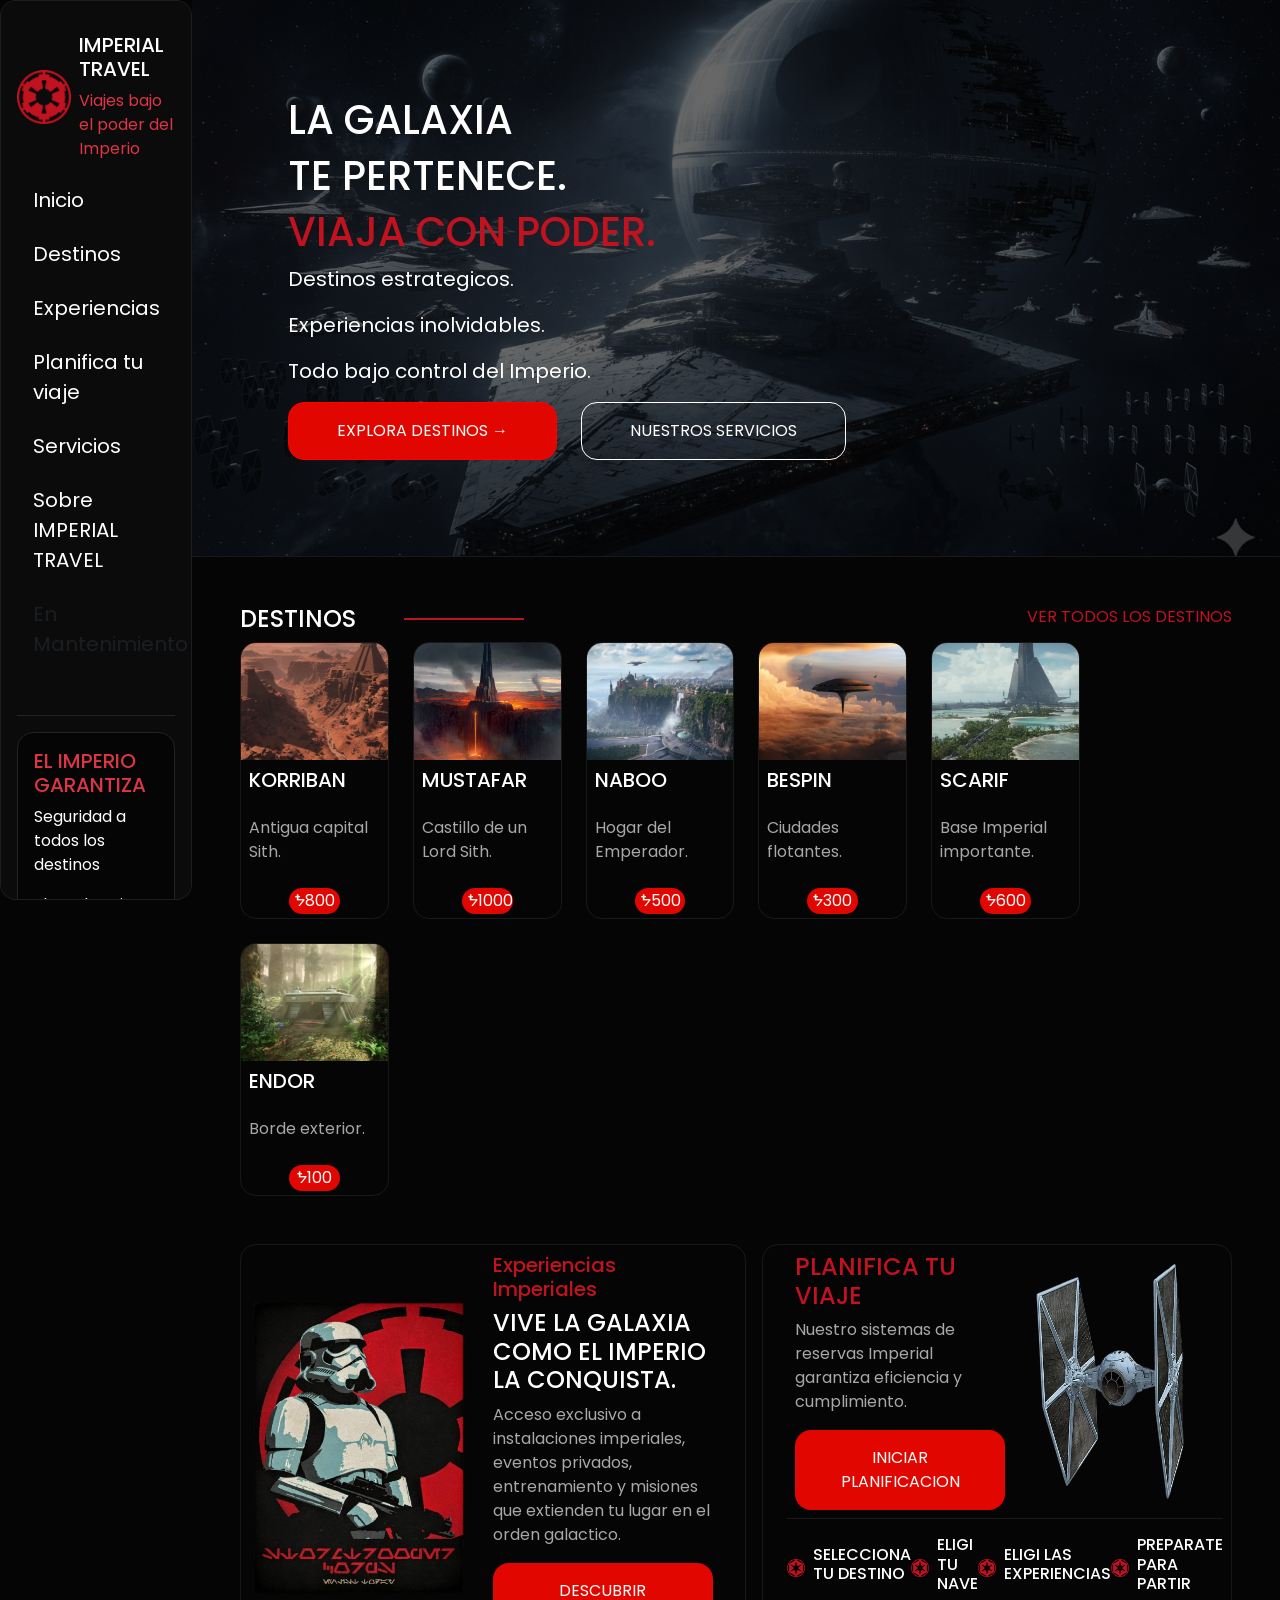
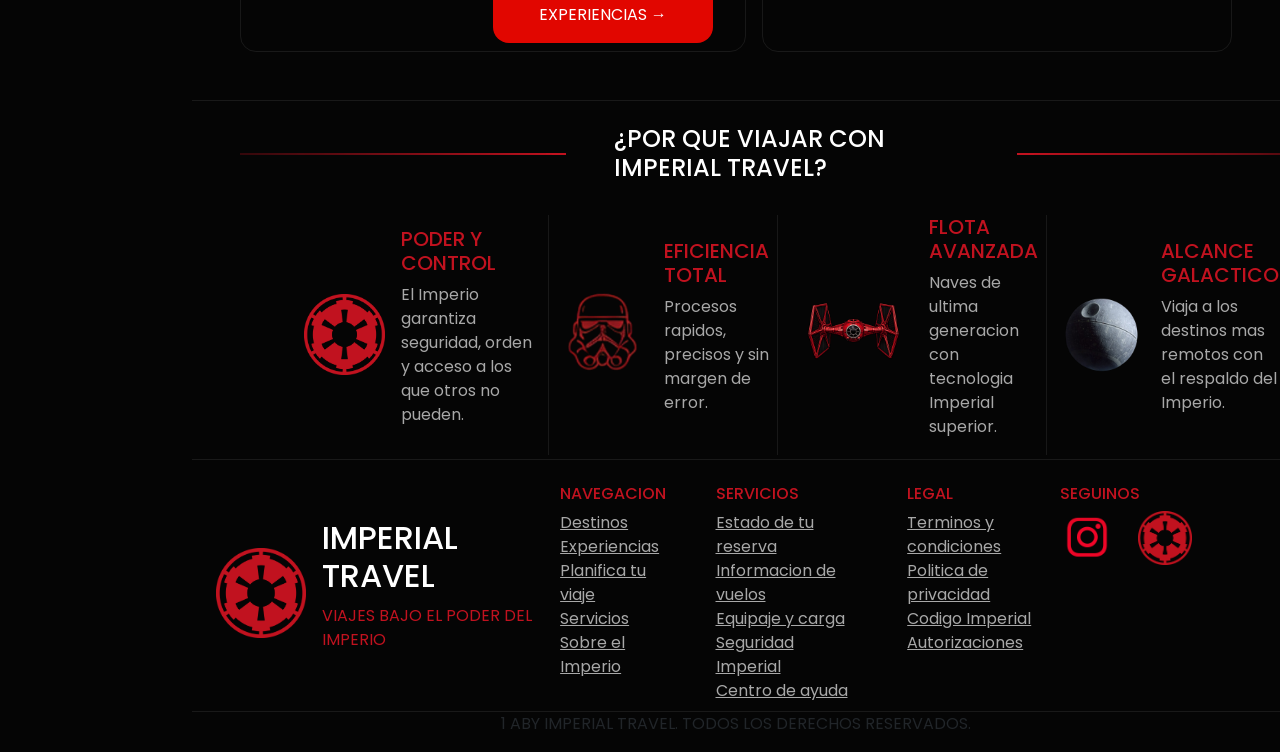
==== index.html @ 79d73ea4 "se agrega carpetas css y sass" ====
<!DOCTYPE html>
<html lang="en">

<head>
  <meta charset="UTF-8">
  <meta name="viewport" content="width=device-width, initial-scale=1.0">
  <title>IMPERIAL TRAVEL</title>
  <link rel="preconnect" href="https://fonts.googleapis.com">
  <link rel="preconnect" href="https://fonts.gstatic.com" crossorigin>
  <link
    href="https://fonts.googleapis.com/css2?family=Poppins:ital,wght@0,100;0,200;0,300;0,400;0,500;0,600;0,700;0,800;0,900;1,100;1,200;1,300;1,400;1,500;1,600;1,700;1,800;1,900&display=swap"
    rel="stylesheet">
  <link href="https://cdn.jsdelivr.net/npm/bootstrap@5.0.2/dist/css/bootstrap.min.css" rel="stylesheet"
    integrity="sha384-EVSTQN3/azprG1Anm3QDgpJLIm9Nao0Yz1ztcQTwFspd3yD65VohhpuuCOmLASjC" crossorigin="anonymous">
  <link rel="stylesheet" href="./css/styles.css">
</head>

<body>

  <header>
    <nav class="sidebar nav d-block flex-column position-fixed vh-100 p-3 gap-5">

      <div class="sidebarLinea">
        <div class="sidebarLogo d-flex align-items-center gap-2">
          <img class="sidebar__imgLogo" src="./Imagenes/logoimperiorojo.png" alt="logoImperio">
          <div class="sidebarLogoText d-flex flex-column mt-3">
            <h2 class="fs-5 text-white">IMPERIAL TRAVEL</h2>
            <p class="fs-6 text-danger">Viajes bajo el poder del Imperio</p>
          </div>
        </div>

        <div class="sidebarLinks d-flex flex-column gap-2">
          <a class="nav-link active fs-5 text-white" aria-current="page" href="#">Inicio</a>
          <a class="nav-link fs-5 text-white" href="#">Destinos</a>
          <a class="nav-link fs-5 text-white" href="#">Experiencias</a>
          <a class="nav-link fs-5 text-white" href="#">Planifica tu viaje</a>
          <a class="nav-link fs-5 text-white" href="#">Servicios</a>
          <a class="nav-link fs-5 text-white" href="#">Sobre IMPERIAL TRAVEL</a>
          <a class="nav-link disabled fs-5 mb-5" href="#" tabindex="-1" aria-disabled="true">En Mantenimiento</a>
        </div>
      </div>

      <div class="sidebarGarantia d-flex flex-column p-3 mt-3">
        <h2 class="fs-5 text-danger">EL IMPERIO GARANTIZA</h2>
        <p class="fs-6 text-white">Seguridad a todos los destinos</p>
        <p class="fs-6 text-white">Flota de primer nivel para viajes seguros</p>
        <p class="fs-6 text-white">Destinos autorizados por el Imperio</p>
        <p class="fs-6 text-white">Servicio Imperial de primera clase</p>
      </div>

      <div class="sidebarLogin d-flex align-items-center gap-2 mt-3 p-1">
        <img class="sidebar__imgLogoFinal" src="./Imagenes/logoimperiorojo.png" alt="logoImperiofinal">
        <div class="sideLoginText d-flex flex-column">
          <h2 class="fs-5 text-danger">UNETE AL IMPERIO</h2>
          <p class="fs-6 text-white">Tu lealtad, nuestra mision.</p>
        </div>
      </div>
    </nav>

    <section class="cardHeader d-flex flex-column">
      <div class="card__headerSombra">
        <div class="card__headerContenido d-flex flex-column">
          <h2 class="fs-1 text-white">LA GALAXIA</h2>
          <h2 class="fs-1 text-white">TE PERTENECE.</h2>
          <h1 class="fs-1">VIAJA CON PODER.</h1>
          <p class="fs-5 text-white">Destinos estrategicos.</p>
          <p class="fs-5 text-white">Experiencias inolvidables.</p>
          <p class="fs-5 text-white">Todo bajo control del Imperio.</p>

          <div class="card__headerBotones d-flex flex-wrap gap-4">
            <button class="card__botonDestinos">EXPLORA DESTINOS →</button>
            <button class="card__botonServicios">NUESTROS SERVICIOS</button>
          </div>

        </div>
      </div>
    </section>
  </header>

  <main>
    <section class="cardDestinos d-flex flex-column p-5">
      <div class="d-flex justify-content-between ">
      <h2 class="card__destinosTitulo d-flex align-items-center gap-5 fs-4 text-white">DESTINOS</h2>
      <nav>
        <a href="#">VER TODOS LOS DESTINOS</a>
      </nav>
      </div>
      <div class="card__mainContenido d-flex justify-content-start align-items-start flex-wrap gap-4">
        <article class="card__mainDestinos">
          <img src="./Imagenes/korriban.jpg" alt="korriban">
          <h3 class="fs-5 p-2 text-white">KORRIBAN</h3>
          <p class="fs-6 p-2">Antigua capital Sith.</p>
          <div class="card__botonMainDestinos d-flex justify-content-center align-items-center pe-5 ps-5 pb-1">
            <button>ᖬ800</button>
          </div>
        </article>

        <article class="card__mainDestinos">
          <img src="./Imagenes/mustafar.jpg" alt="mustafar">
          <h3 class="fs-5 p-2 text-white">MUSTAFAR</h3>
          <p class="fs-6 p-2">Castillo de un Lord Sith.</p>
          <div class="card__botonMainDestinos d-flex justify-content-center align-items-end pe-5 ps-5 pb-1">
            <button>ᖬ1000</button>
          </div>
        </article>

        <article class="card__mainDestinos">
          <img src="./Imagenes/naboo.jpg" alt="naboo">
          <h3 class="fs-5 p-2 text-white">NABOO</h3>
          <p class="fs-6 p-2">Hogar del Emperador.</p>
          <div class="card__botonMainDestinos d-flex justify-content-center align-items-center pe-5 ps-5 pb-1">
            <button>ᖬ500</button>
          </div>
        </article>

        <article class="card__mainDestinos">
          <img src="./Imagenes/bespin.jpg" alt="bespin">
          <h3 class="fs-5 p-2 text-white">BESPIN</h3>
          <p class="fs-6 p-2">Ciudades flotantes.</p>
          <div class="card__botonMainDestinos d-flex justify-content-center align-items-center pe-5 ps-5 pb-1">
            <button>ᖬ300</button>
          </div>
        </article>

        <article class="card__mainDestinos">
          <img src="./Imagenes/Scarif.png" alt="scarif">
          <h3 class="fs-5 p-2 text-white">SCARIF</h3>
          <p class="fs-6 p-2">Base Imperial importante.</p>
          <div class="card__botonMainDestinos d-flex justify-content-center align-items-center pe-5 ps-5 pb-1">
            <button>ᖬ600</button>
          </div>
        </article>

        <article class="card__mainDestinos">
          <img src="./Imagenes/endor.jpg" alt="endor">
          <h3 class="fs-5 p-2 text-white">ENDOR</h3>
          <p class="fs-6 p-2">Borde exterior.</p>
          <div class="card__botonMainDestinos d-flex justify-content-center align-items-center pe-5 ps-5 pb-1">
            <button>ᖬ100</button>
          </div>
        </article>
      </div>

    </section>

    <section class="cardExperiencias d-flex ps-5 pe-5 pb-5 gap-3">
      <article class="card__contenedorExperiencias d-flex justify-content-start align-items-center p-2">
        <img class="card__imgExp" src="./Imagenes/stormtrooper.png" alt="stormtroopers">
        <div class="card__experiencias d-flex flex-column justify-content-center">
          <h3 class="fs-5">Experiencias Imperiales</h3>
          <h2 class="fs-4 text-white">VIVE LA GALAXIA COMO EL IMPERIO LA CONQUISTA.</h2>
          <p>Acceso exclusivo a instalaciones imperiales, eventos privados, entrenamiento y misiones que extienden tu
            lugar en el orden galactico.</p>
          <button>DESCUBRIR EXPERIENCIAS →</button>
        </div>

      </article>

      <article class="cardPlanificacion d-flex flex-column pe-2 ps-4">
        <div class="card__contenidoPlanificacion d-flex justify-content-end align-items-center p-2">
          <div class="card__planificacion d-flex flex-column justify-content-center">
            <h3 class="fs-4  ">PLANIFICA TU VIAJE</h3>
            <p>Nuestro sistemas de reservas Imperial garantiza eficiencia y cumplimiento.</p>
            <button>INICIAR PLANIFICACION</button>
          </div>
          <img class="card__planificacionImg" src="./Imagenes/cazatie.png" alt="cazaTIE">
        </div>
        <div class="card__planificacionAbajo d-flex justify-content-center">
          <div class="pasoPlanificacion d-flex align-items-center gap-2">
            <img src="./Imagenes/logoimperiorojo.png" alt="logo3">
            <h4 class="fs-6 text-white">SELECCIONA TU DESTINO</h4>
          </div>

          <div class="pasoPlanificacion d-flex align-items-center gap-2">
            <img src="./Imagenes/logoimperiorojo.png" alt="logo4">
            <h4 class="fs-6 text-white">ELIGI TU NAVE</h4>
          </div>

          <div class="pasoPlanificacion d-flex align-items-center gap-2">
            <img src="./Imagenes/logoimperiorojo.png" alt="logo5">
            <h4 class="fs-6 text-white">ELIGI LAS EXPERIENCIAS</h4>
          </div>

          <div class="pasoPlanificacion d-flex align-items-center gap-2">
            <img src="./Imagenes/logoimperiorojo.png" alt="logo6">
            <h4 class="fs-6 text-white">PREPARATE PARA PARTIR</h4>
          </div>
        </div>
      </article>
    </section>
  </main>
  
  <section class="cardPregunta ps-5 pe-5 pb-1 pt-4 d-flex flex-column align-items-center flex-wrap">
    <h3 class="card__preguntaTitulo fs-4 text-white d-flex align-items-center gap-5">¿POR QUE VIAJAR CON IMPERIAL TRAVEL?</h3>
    <div class="card__Pregunta d-flex justify-content-center pt-4">
      <article class="card__contenidoPregunta d-flex align-items-center gap-3 pe-2 ps-2">
        <img class="card__preguntaImg" src="./Imagenes/logoimperiorojo.png" alt="logo">
        <div class="card__articulePregunta d-flex flex-column">
          <h4 class="fs-5">PODER Y CONTROL</h4>
          <p class="fs-6">El Imperio garantiza seguridad, orden y acceso a los que otros no pueden.</p>
        </div>
      </article>

      <article class="card__contenidoPregunta d-flex align-items-center gap-3 pe-2 ps-2">
        <img class="card__preguntaImg2" src="./Imagenes/casco.png" alt="logo">
        <div class="card__articulePregunta d-flex flex-column">
          <h4 class="fs-5">EFICIENCIA TOTAL</h4>
          <p class="fs-6">Procesos rapidos, precisos y sin margen de error.</p>
        </div>
      </article>

      <article class="card__contenidoPregunta d-flex align-items-center gap-2 pe-2 ps-2">
        <img class="card__preguntaImg2" src="./Imagenes/cazatierojo.png" alt="logo">
        <div class="card__articulePregunta d-flex flex-column">
          <h4 class="fs-5">FLOTA AVANZADA</h4>
          <p class="fs-6">Naves de ultima generacion con tecnologia Imperial superior.</p>
        </div>
      </article>

      <article class="card__contenidoPregunta d-flex align-items-center gap-3 pe-2 ps-2">
        <img class="card__preguntaImg2" src="./Imagenes/estrella.png" alt="logo">
        <div class="card__articulePregunta d-flex flex-column">
          <h4 class="fs-5">ALCANCE GALACTICO</h4>
          <p class="fs-6">Viaja a los destinos mas remotos con el respaldo del Imperio.</p>
        </div>
      </article>
    </div>
  </section>

  <section class="cardInformacion d-flex justify-content-between p-2 pt-4">
    <div class="card__logoFinal d-flex p-3 align-items-center gap-3">
      <img src="./Imagenes/logoimperiorojo.png" alt="logo">
      <div class="card__logoInformacion d-flex flex-column">
        <h2 class="text-white">IMPERIAL TRAVEL</h2>
        <p>VIAJES BAJO EL PODER DEL IMPERIO</p>
      </div>
    </div>
    <div class="card__separacionInformacion d-flex justify-content-center gap-5">
      <div class="card__contenidoInformacion d-flex flex-column">
        <h5 class="fs-6">NAVEGACION</h5>
        <nav class="card__navInformacion d-flex flex-column">
          <a href="#">Destinos</a>
          <a href="#">Experiencias</a>
          <a href="#">Planifica tu viaje</a>
          <a href="#">Servicios</a>
          <a href="#">Sobre el Imperio</a>
        </nav>
      </div>
      <div class="card__contenidoInformacion d-flex flex-column">
        <h5 class="fs-6">SERVICIOS</h5>
        <nav class="card__navInformacion d-flex flex-column">
          <a href="#">Estado de tu reserva</a>
          <a href="#">Informacion de vuelos</a>
          <a href="#">Equipaje y carga</a>
          <a href="#">Seguridad Imperial</a>
          <a href="#">Centro de ayuda</a>
        </nav>
      </div>
      <div class="card__contenidoInformacion d-flex flex-column">
        <h5 class="fs-6">LEGAL</h5>
        <nav class="card__navInformacion d-flex flex-column">
          <a href="#">Terminos y condiciones</a>
          <a href="#">Politica de privacidad</a>
          <a href="#">Codigo Imperial</a>
          <a href="#">Autorizaciones</a>
        </nav>
      </div>
    </div>

    <div class="cardContacto d-flex flex-column">
      <h5 class="fs-6">SEGUINOS</h5>
      <nav class="card__navContacto d-flex justify-content-center gap-4">
        <a href="#"> <img src="./Imagenes/instagramrojo.png" alt="logoInstagram"> </a>
        <a href="#"> <img src="./Imagenes/logoimperiorojo.png" alt="logoImperio"></a>
      </nav>
    </div>
  </section>

  <footer class="footer d-flex justify-content-center align-items-center">
    <p>1 ABY IMPERIAL TRAVEL. TODOS LOS DERECHOS RESERVADOS.</p>
  </footer>

</body>

</html>
---- css/styles.css ----
* {
  font-family: "Poppins", sans-serif;
}

body {
  background-color: #050505;
  margin: 0;
}

main {
  margin-left: 15%;
}

/* SIDEBAR */
.sidebar {
  background-color: #0B0B0B;
  width: 15%;
  border: 1px solid;
  border-color: rgba(255, 255, 255, 0.08);
  border-radius: 1rem;
  overflow-y: scroll;
  overflow-x: hidden;
}

.sidebarLinks a:hover {
  background-color: #FF2D2D;
}

.sidebarLinea {
  border-bottom: 1px solid;
}

.sidebar__imgLogo {
  height: 6vh;
}

.sidebar__imgLogoFinal {
  height: 6vh;
}

.sidebarGarantia {
  background-color: #050505;
  border-radius: 1rem;
  border: 1px solid;
  border-color: #232323;
}

.sidebarLogin {
  background-color: #050505;
  border-radius: 1rem;
  border: 1px solid;
  border-color: #232323;
}

/* HEADER */
.cardHeader {
  margin-left: 15%;
  background-size: cover;
  background-position: center;
  height: 55%;
  background-image: url(../Imagenes/1.png);
}

.cardHeader h1 {
  color: #C1121F;
}

.card__headerSombra {
  background-color: rgba(0, 0, 0, 0.589);
  height: 100%;
}

.card__headerContenido {
  padding: 6rem;
}

.card__botonDestinos {
  border: 1px solid red;
  border-radius: 1rem;
  background-color: #E10600;
  padding: 1rem 3rem;
  color: #ffffff;
}

.card__botonServicios {
  border: 1px solid white;
  border-radius: 1rem;
  background-color: rgba(5, 5, 5, 0);
  padding: 1rem 3rem;
  color: #ffffff;
}

/* MAIN DESTINOS */
.cardDestinos {
  border-top: 1px solid rgba(255, 255, 255, 0.08);
}

.card__mainDestinos {
  display: flex;
  flex-direction: column;
  border: 1px solid rgba(255, 255, 255, 0.08);
  border-radius: 1rem;
  width: 15%;
  overflow: hidden;
}

.card__mainDestinos img {
  height: 13vh;
  max-width: 100%;
  object-fit: cover;
}

.cardDestinos p {
  color: #A8A8A8;
}

.cardDestinos button {
  width: 100%;
  background-color: #E10600;
  border: 1px #8B0000;
  border-radius: 1rem;
  color: #ffffff;
}

.cardDestinos a {
  text-decoration: none;
  color: #C1121F;
}

.card__destinosTitulo::after {
  content: "";
  width: 120px;
  height: 2px;
  background-color: #C1121F;
  display: block;
}

/* MAIN EXPERIENCIAS */
.card__contenedorExperiencias {
  border: 1px solid rgba(255, 255, 255, 0.08);
  border-radius: 1rem;
  width: 80%;
  height: 100%;
}

.card__experiencias {
  margin-left: 5%;
  margin-right: 5%;
  width: 50%;
}

.card__imgExp {
  height: 300px;
  width: 50%;
}

.cardPlanificacion {
  border: 1px solid rgba(255, 255, 255, 0.08);
  border-radius: 1rem;
  width: 50%;
}

.card__planificacionAbajo {
  border-top: 1px solid rgba(255, 255, 255, 0.08);
  padding-top: 1rem;
}

.card__planificacionAbajo img {
  height: 2vh;
}

.card__planificacionImg {
  height: 235px;
  width: 50%;
}

.cardExperiencias button {
  border: 1px #8B0000;
  background-color: #E10600;
  padding: 1rem;
  border-radius: 1rem;
  color: #ffffff;
}

.cardExperiencias p {
  color: #A8A8A8;
}

.cardExperiencias h3 {
  color: #C1121F;
}

/* SECTION PREGUNTA */
.cardPregunta {
  margin-left: 15%;
  border-top: 1px solid rgba(255, 255, 255, 0.08);
}

.cardPregunta p {
  color: #A8A8A8;
}

.cardPregunta h4 {
  color: #C1121F;
}

.card__preguntaImg2 {
  height: 10vh;
}

.card__preguntaImg {
  height: 9vh;
}

.card__contenidoPregunta {
  border-right: 1px solid rgba(255, 255, 255, 0.08);
}

.card__preguntaTitulo::after {
  content: "";
  width: 450px;
  height: 2px;
  background-color: #C1121F;
  display: block;
  clip-path: polygon(0 0, 100% 40%, 100% 60%, 0 100%);
}

.card__preguntaTitulo::before {
  content: "";
  width: 450px;
  height: 2px;
  background-color: #C1121F;
  display: block;
  clip-path: polygon(0 40%, 100% 0, 100% 100%, 0% 60%);
}

/* SECTION INFORMACION */
.cardInformacion {
  margin-left: 15%;
  border-top: 1px solid rgba(255, 255, 255, 0.08);
}

.cardInformacion img {
  height: 10vh;
}

.cardContacto img {
  height: 6vh;
}

.cardContacto {
  padding-right: 5rem;
}

.cardInformacion a {
  color: #A8A8A8;
}

.cardInformacion p {
  color: #C1121F;
}

.cardInformacion h5 {
  color: #C1121F;
}

/* FOOTER */
.footer {
  margin-left: 15%;
  border-top: 1px solid rgba(255, 255, 255, 0.08);
}

/*# sourceMappingURL=styles.css.map */
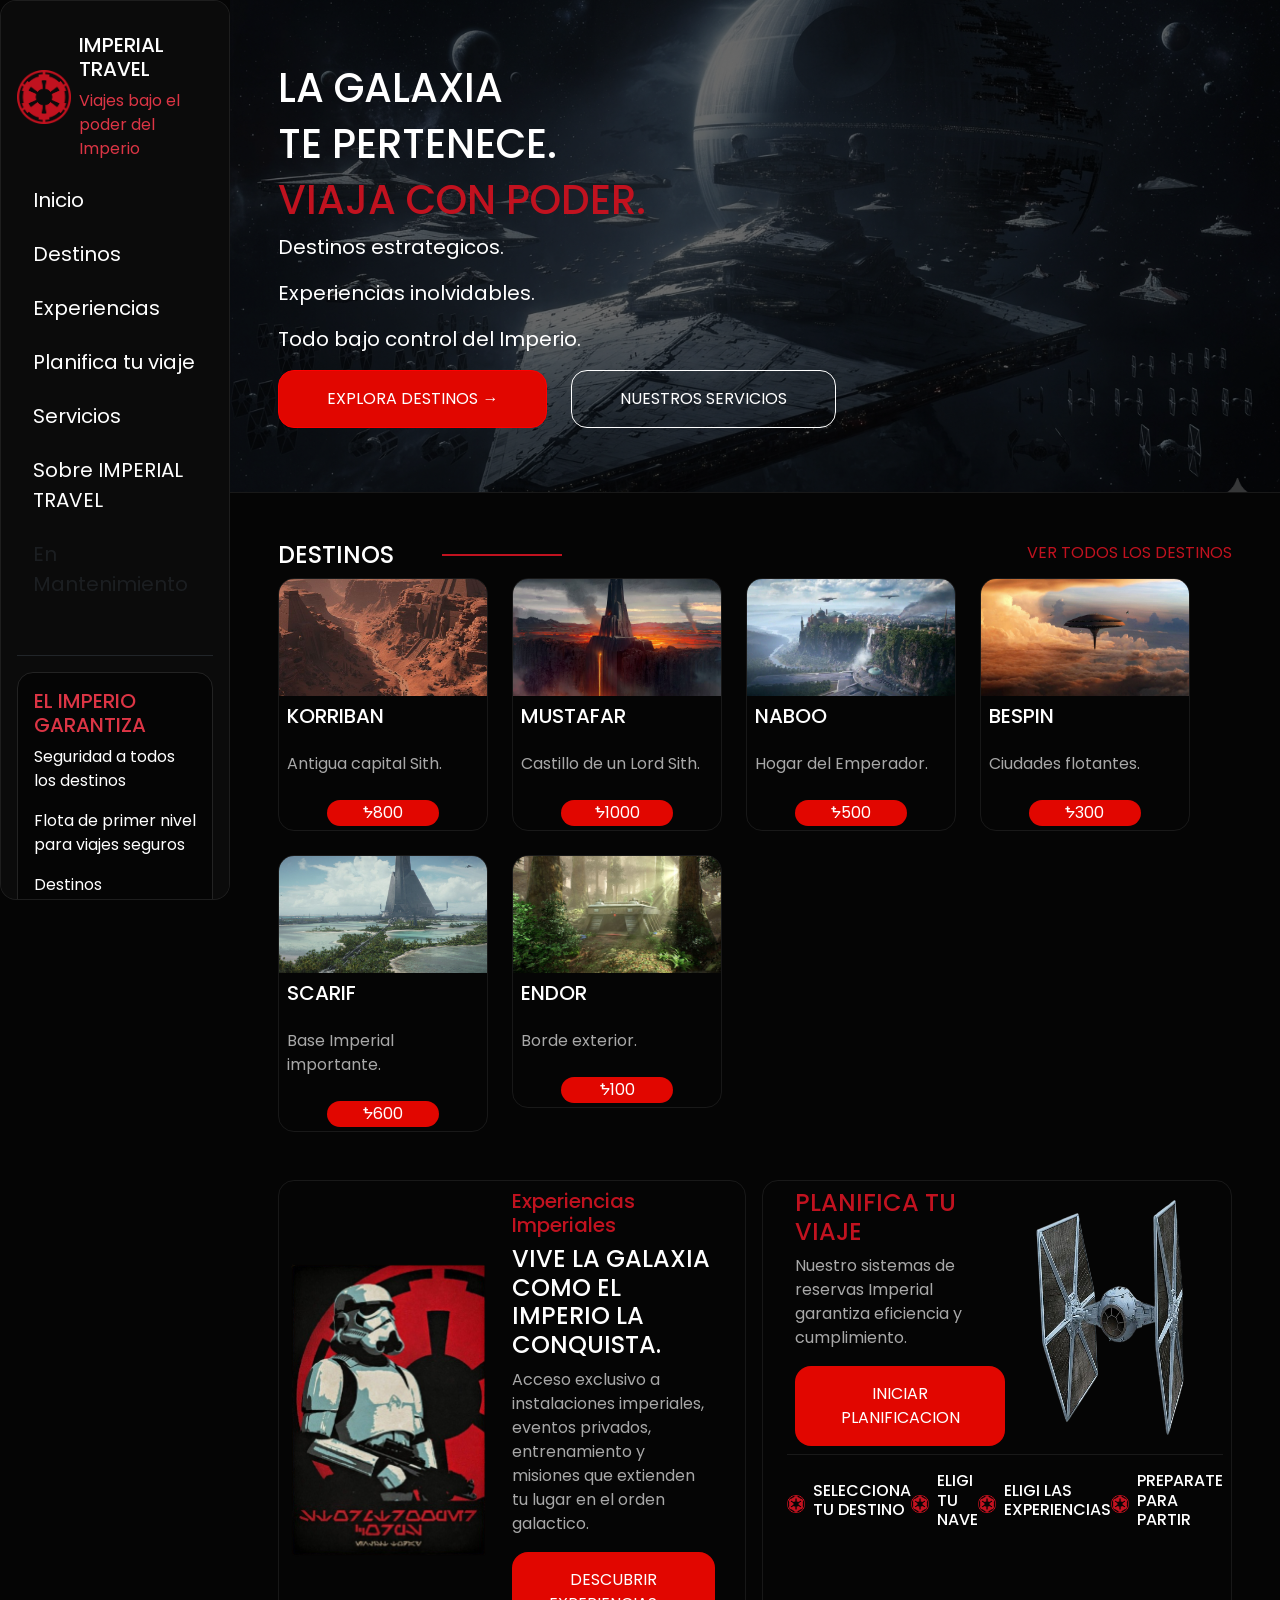
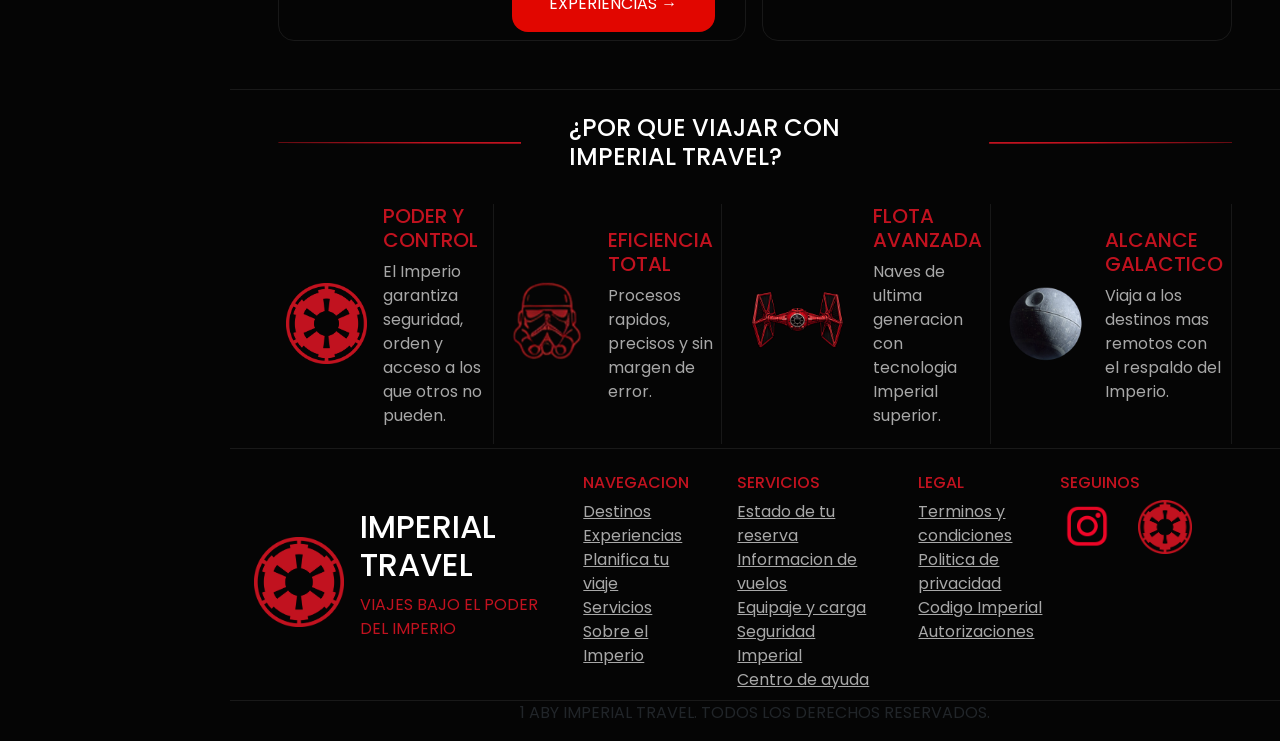
==== commit dba18252: "responsive hecho" ====
--- a/index.html
+++ b/index.html
@@ -12,7 +12,7 @@
     rel="stylesheet">
   <link href="https://cdn.jsdelivr.net/npm/bootstrap@5.0.2/dist/css/bootstrap.min.css" rel="stylesheet"
     integrity="sha384-EVSTQN3/azprG1Anm3QDgpJLIm9Nao0Yz1ztcQTwFspd3yD65VohhpuuCOmLASjC" crossorigin="anonymous">
-  <link rel="stylesheet" href="./css/styles.css">
+  <link rel="stylesheet" href="style.css">
 </head>
 
 <body>
@@ -158,14 +158,14 @@
 
       <article class="cardPlanificacion d-flex flex-column pe-2 ps-4">
         <div class="card__contenidoPlanificacion d-flex justify-content-end align-items-center p-2">
-          <div class="card__planificacion d-flex flex-column justify-content-center">
+          <div class="card__planificacion d-flex flex-column justify-content-center ">
             <h3 class="fs-4  ">PLANIFICA TU VIAJE</h3>
             <p>Nuestro sistemas de reservas Imperial garantiza eficiencia y cumplimiento.</p>
             <button>INICIAR PLANIFICACION</button>
           </div>
           <img class="card__planificacionImg" src="./Imagenes/cazatie.png" alt="cazaTIE">
         </div>
-        <div class="card__planificacionAbajo d-flex justify-content-center">
+        <div class="card__planificacionAbajo d-flex justify-content-center ">
           <div class="pasoPlanificacion d-flex align-items-center gap-2">
             <img src="./Imagenes/logoimperiorojo.png" alt="logo3">
             <h4 class="fs-6 text-white">SELECCIONA TU DESTINO</h4>
--- a/style.css
+++ b/style.css
@@ -0,0 +1,494 @@
+*{
+    font-family: "Poppins", sans-serif;
+}
+body{
+    background-color:#050505;
+    margin: 0; 
+}
+main{
+    margin-left: 15%;
+}
+/* SIDEBAR */
+.sidebar{
+    background-color: #0B0B0B;
+    width: 15%;
+    border: 1px solid;
+    border-color:rgba(255,255,255,0.08);
+    border-radius: 1rem;
+    overflow-y:scroll;
+    overflow-x: hidden;
+}
+.sidebarLinks a:hover{
+    background-color: #FF2D2D;
+}
+.sidebarLinea{
+    border-bottom: 1px solid;
+}
+.sidebar__imgLogo{
+    height: 6vh;
+}
+.sidebar__imgLogoFinal{
+    height: 6vh;
+}
+.sidebarGarantia{
+    background-color:#050505;
+    border-radius: 1rem;
+    border: 1px solid;
+    border-color: #232323;
+}
+.sidebarLogin{
+   background-color:#050505;
+    border-radius: 1rem;
+    border: 1px solid;
+    border-color: #232323; 
+}
+/* HEADER */
+.cardHeader{
+    margin-left: 15%;
+    background-size: cover;
+    background-position: center;
+    height: 55%;
+    background-image: url(./Imagenes/1.png);
+}
+.cardHeader h1{
+    color: #C1121F;
+}
+.card__headerSombra{
+    background-color: rgba(0, 0, 0, 0.589);
+    height: 100%;
+}
+.card__headerContenido{
+    padding: 6rem;
+}
+.card__botonDestinos{
+    border: 1px solid red;
+    border-radius: 1rem;
+    background-color: #E10600;
+    padding: 1rem 3rem;
+    color: #ffffff;
+}
+.card__botonServicios{
+    border: 1px solid white;
+    border-radius: 1rem;
+    background-color: #05050500;
+    padding: 1rem 3rem;
+    color: #ffffff;
+}
+/* MAIN DESTINOS */
+.cardDestinos{
+    border-top: 1px solid rgba(255,255,255,0.08);
+}
+.card__mainDestinos{
+    display: flex;
+    flex-direction: column;
+    border: 1px solid rgba(255,255,255,0.08);
+    border-radius: 1rem;
+    width: 15%;
+    overflow: hidden;
+}
+.card__mainDestinos img{
+    height: 13vh;
+    max-width: 100%;
+    object-fit: cover;
+}
+.cardDestinos p{
+    color: #A8A8A8;
+}
+.cardDestinos button{
+    width: 100%;
+    background-color:#E10600;
+    border: 1px#8B0000;
+    border-radius: 1rem;
+    color: #ffffff;
+}
+.cardDestinos a{
+    text-decoration: none;
+    color:#C1121F;
+}
+.card__destinosTitulo::after{
+    content: "";
+    width: 120px;
+    height: 2px;
+    background-color: #C1121F;
+    display: block;
+}
+/* MAIN EXPERIENCIAS */
+.card__contenedorExperiencias{
+    border: 1px solid rgba(255,255,255,0.08);
+    border-radius: 1rem;
+    width:80%;
+    height: 100%;
+}
+.card__experiencias{
+    margin-left:5%;
+    margin-right:5%;
+    width: 50%;
+}
+.card__imgExp{
+    height: 300px;
+    width: 50%;
+}
+.cardPlanificacion{
+    border: 1px solid rgba(255,255,255,0.08);
+    border-radius: 1rem;
+    width: 50%;
+}
+.card__planificacionAbajo{
+    border-top: 1px solid rgba(255,255,255,0.08);
+    padding-top: 1rem;
+}
+.card__planificacionAbajo img{
+    height: 2vh;
+}
+.card__planificacionImg{
+    height: 235px;
+    width: 50%;
+}
+.cardExperiencias button{
+    border: 1px#8B0000 ;
+    background-color: #E10600;
+    padding: 1rem;
+    border-radius: 1rem;
+    color: #ffffff;
+}
+.cardExperiencias p{
+    color: #A8A8A8;
+}
+.cardExperiencias h3{
+    color: #C1121F;
+}
+/* SECTION PREGUNTA */
+.cardPregunta{
+    margin-left: 15%;
+    border-top: 1px solid rgba(255,255,255,0.08);
+}
+.cardPregunta p{
+    color:#A8A8A8;
+}
+.cardPregunta h4{
+    color: #C1121F;
+}
+.card__preguntaImg2{
+    height: 10vh;
+}
+.card__preguntaImg{
+    height: 9vh;
+}
+.card__contenidoPregunta{
+    border-right: 1px solid rgba(255,255,255,0.08);
+}
+.card__preguntaTitulo::after{
+    content: "";
+    width: 450px;
+    height: 2px;
+    background-color: #C1121F;
+    display: block;
+     clip-path: polygon(0 0, 100% 40%, 100% 60%, 0 100%);
+}
+.card__preguntaTitulo::before{
+    content: "";
+    width: 450px;
+    height: 2px;
+    background-color: #C1121F;
+    display: block;
+    clip-path: polygon(
+        0 40%,
+        100% 0,
+        100% 100%,
+        0% 60%
+    );
+}
+/* SECTION INFORMACION */
+.cardInformacion{
+    margin-left: 15%;
+    border-top: 1px solid rgba(255,255,255,0.08);
+}
+.cardInformacion img{
+    height: 10vh;
+}
+.cardContacto img{
+    height: 6vh;
+}
+.cardContacto{
+    padding-right: 5rem;
+}
+.cardInformacion a{
+    color: #A8A8A8;
+}
+.cardInformacion p{
+    color: #C1121F;
+}
+.cardInformacion h5{
+    color: #C1121F;
+}
+/* FOOTER */
+.footer{
+    margin-left: 15%;
+    border-top: 1px solid rgba(255,255,255,0.08);
+}
+
+@media (max-width: 1366px) {
+  .sidebar {
+    width: 18%;
+  }
+ 
+  main,
+  .cardHeader,
+  .cardPregunta,
+  .cardInformacion,
+  .footer {
+    margin-left: 18%;
+  }
+ 
+  .card__headerContenido {
+    padding: 4rem 3rem;
+  }
+ 
+  .card__mainDestinos {
+    width: 22%;
+  }
+ 
+  .card__preguntaTitulo::after,
+  .card__preguntaTitulo::before {
+    width: 320px;
+  }
+}
+
+@media (max-width: 1024px) {
+ 
+  .sidebarToggle {
+    display: flex;
+  }
+ 
+  .sidebarOverlay {
+    display: block;
+    pointer-events: none;
+  }
+ 
+  .sidebarOverlay.is-visible {
+    pointer-events: auto;
+  }
+ 
+  .sidebar {
+    width: min(320px, 80vw);
+    border-radius: 0;
+    transform: translateX(-100%);
+    top: 0;
+    left: 0;
+  }
+ 
+  .sidebar.is-open {
+    transform: translateX(0);
+  }
+ 
+  main,
+  .cardHeader,
+  .cardPregunta,
+  .cardInformacion,
+  .footer {
+    margin-left: 0;
+  }
+ 
+  .card__headerContenido {
+    padding: 5rem 2.5rem 3rem;
+  }
+ 
+  .card__mainDestinos {
+    width: 30%;
+  }
+ 
+  .cardExperiencias {
+    flex-direction: column;
+  }
+ 
+  .card__contenedorExperiencias,
+  .cardPlanificacion {
+    width: 100%;
+  }
+
+  .card__planificacionAbajo {
+    gap: 1rem;
+  }
+ 
+  .card__imgExp {
+    width: 40%;
+    height: auto;
+  }
+ 
+  .card__Pregunta {
+    flex-wrap: wrap;
+  }
+ 
+  .card__contenidoPregunta {
+    width: 48%;
+    border-right: none;
+    border-bottom: 1px solid rgba(255, 255, 255, 0.08);
+    padding-bottom: 1rem;
+    margin-bottom: 1rem;
+  }
+ 
+  .card__preguntaTitulo {
+    text-align: center;
+  }
+ 
+  .card__preguntaTitulo::after,
+  .card__preguntaTitulo::before {
+    width: 220px;
+  }
+ 
+  .cardInformacion {
+    flex-direction: column;
+    align-items: flex-start;
+    gap: 2rem;
+  }
+ 
+  .card__separacionInformacion {
+    flex-wrap: wrap;
+    gap: 2rem;
+    width: 100%;
+  }
+ 
+  .cardContacto {
+    padding-right: 1.5rem;
+  }
+}
+
+@media (max-width: 600px) {
+ 
+  .sidebarToggle {
+    top: 0.75rem;
+    right: 0.75rem;
+  }
+ 
+  .sidebar {
+    width: 85vw;
+  }
+ 
+  .sidebarLogo img {
+    height: 5vh;
+  }
+ 
+  .cardHeader {
+    height: auto;
+    background-position: center;
+  }
+ 
+  .card__headerContenido {
+    padding: 6rem 1.5rem 2.5rem;
+  }
+ 
+  .card__headerContenido h1,
+  .card__headerContenido h2 {
+    font-size: 1.6rem !important;
+  }
+ 
+  .card__headerBotones {
+    flex-direction: column;
+    gap: 1rem !important;
+    width: 100%;
+  }
+ 
+  .card__botonDestinos,
+  .card__botonServicios {
+    width: 100%;
+    padding: 0.9rem 1.5rem;
+    text-align: center;
+  }
+
+  .cardDestinos {
+    padding: 2rem 1.25rem !important;
+  }
+ 
+  .cardDestinos .d-flex.justify-content-between {
+    flex-direction: column;
+    gap: 0.75rem;
+    align-items: flex-start !important;
+  }
+ 
+  .card__mainContenido {
+    justify-content: center !important;
+  }
+ 
+  .card__mainDestinos {
+    width: 100%;
+  }
+ 
+  .card__mainDestinos img {
+    height: 18vh;
+  }
+ 
+  .cardExperiencias {
+    padding: 0 1.25rem 2.5rem !important;
+  }
+ 
+  .card__contenedorExperiencias {
+    flex-direction: column;
+    align-items: stretch;
+    text-align: center;
+    padding: 1.5rem 1rem !important;
+  }
+ 
+  .card__imgExp {
+    width: 60%;
+    height: auto;
+    align-self: center;
+    margin-bottom: 1rem;
+  }
+ 
+  .card__experiencias {
+    margin-left: 0;
+    margin-right: 0;
+    width: 100%;
+  }
+ 
+  .cardPlanificacion {
+    padding: 1rem !important;
+  }
+ 
+  .card__contenidoPlanificacion {
+    flex-direction: column-reverse;
+    text-align: center;
+  }
+ 
+  .card__planificacionImg {
+    width: 50%;
+    height: auto;
+    margin-bottom: 1rem;
+  }
+ 
+  .card__planificacionAbajo {
+    flex-direction: column;
+    gap: 1rem;
+    align-items: flex-start;
+  }
+ 
+  .cardPregunta {
+    padding: 0 1.25rem 1rem !important;
+  }
+ 
+  .card__contenidoPregunta {
+    width: 100%;
+  }
+ 
+  .card__preguntaTitulo::after,
+  .card__preguntaTitulo::before {
+    width: 160px;
+  }
+
+  .cardInformacion {
+    padding: 1.5rem 1.25rem !important;
+  }
+ 
+  .card__separacionInformacion {
+    flex-direction: column;
+    gap: 1.5rem;
+  }
+ 
+  .cardContacto {
+    padding-right: 0;
+  }
+ 
+  .card__navContacto {
+    justify-content: flex-start !important;
+  }
+}
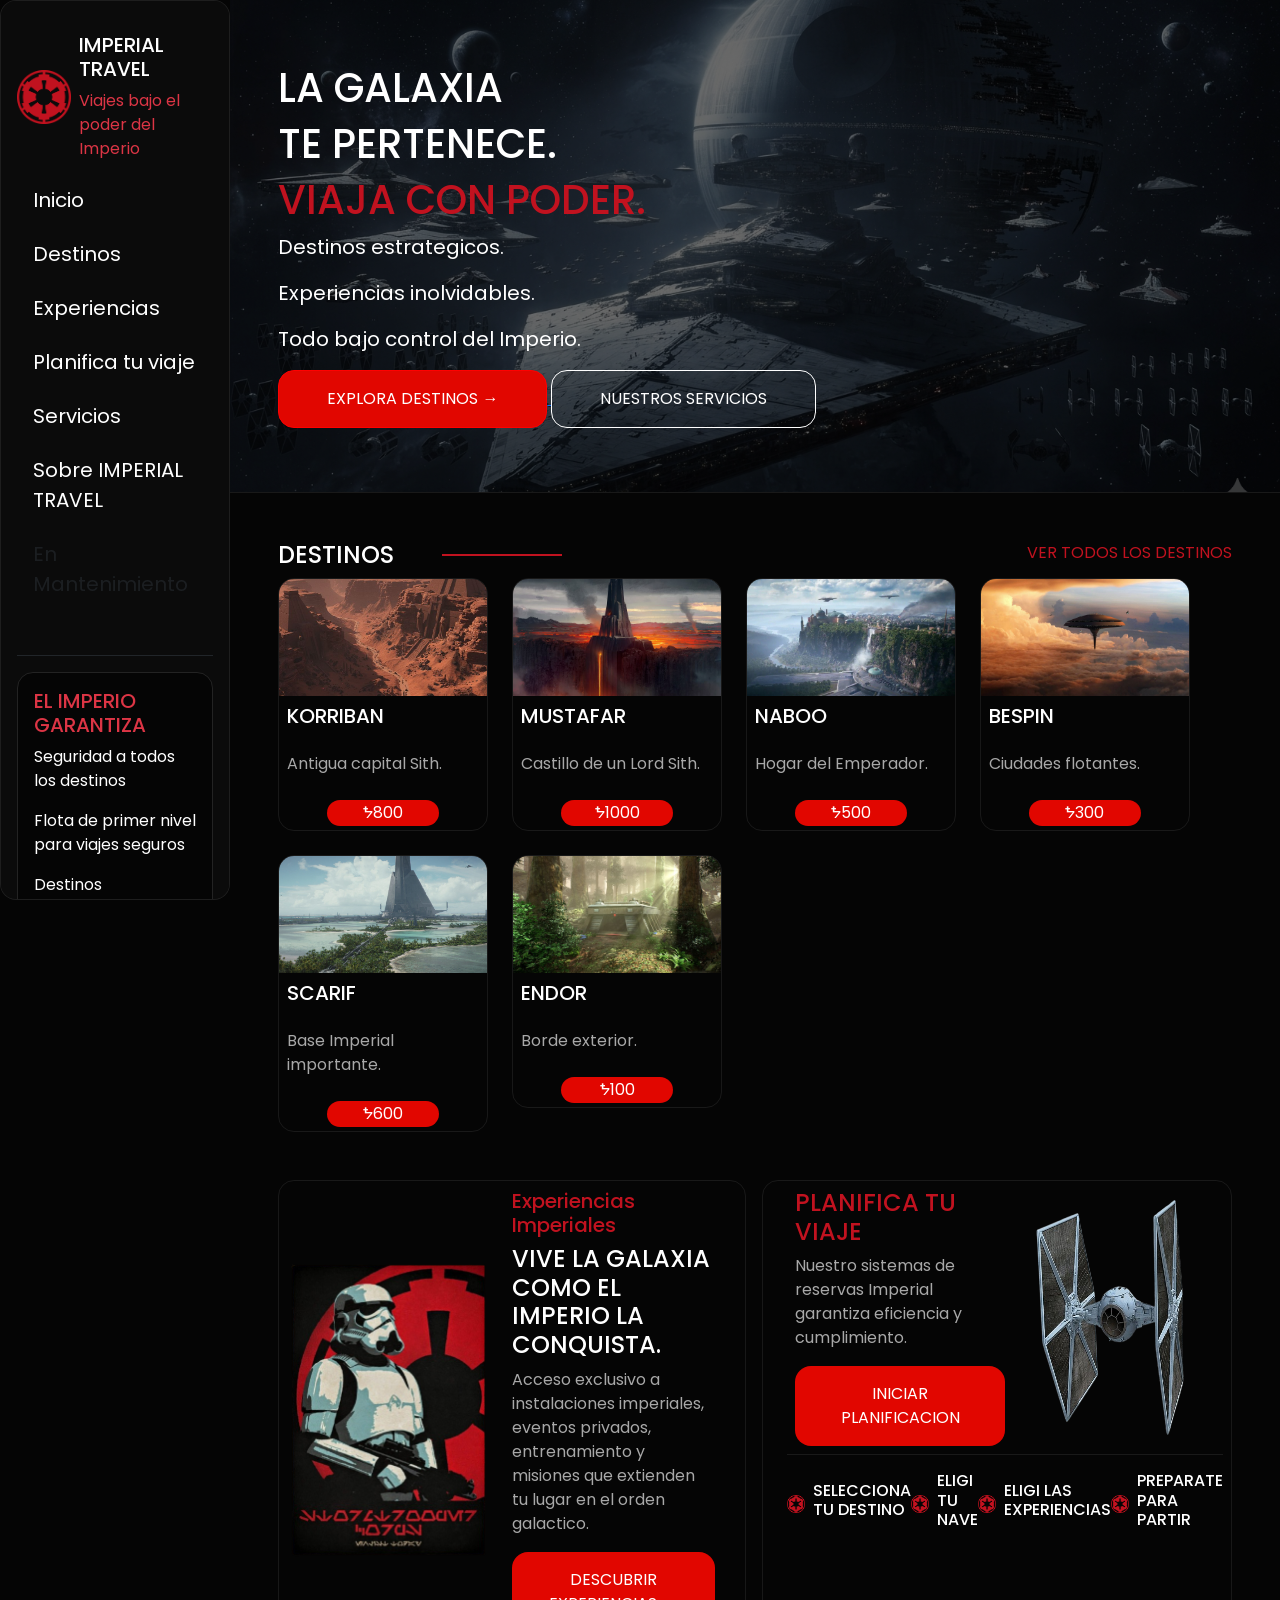
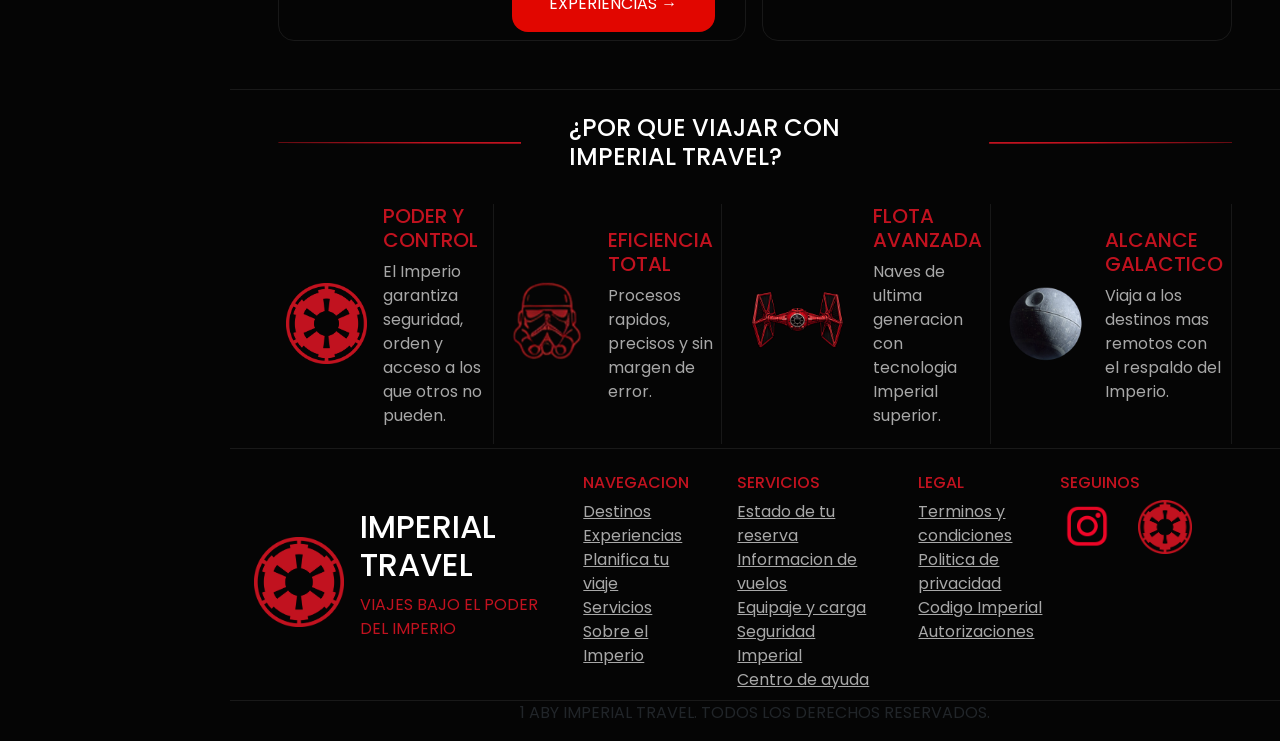
==== commit 8e08c844: "Se agrega paginas al proyecto" ====
--- a/index.html
+++ b/index.html
@@ -12,10 +12,10 @@
     rel="stylesheet">
   <link href="https://cdn.jsdelivr.net/npm/bootstrap@5.0.2/dist/css/bootstrap.min.css" rel="stylesheet"
     integrity="sha384-EVSTQN3/azprG1Anm3QDgpJLIm9Nao0Yz1ztcQTwFspd3yD65VohhpuuCOmLASjC" crossorigin="anonymous">
-  <link rel="stylesheet" href="style.css">
+  <link rel="stylesheet" href="./css/styles.css">
 </head>
 
-<body>
+<body class="pagina-inicio">
 
   <header>
     <nav class="sidebar nav d-block flex-column position-fixed vh-100 p-3 gap-5">
@@ -31,8 +31,8 @@
 
         <div class="sidebarLinks d-flex flex-column gap-2">
           <a class="nav-link active fs-5 text-white" aria-current="page" href="#">Inicio</a>
-          <a class="nav-link fs-5 text-white" href="#">Destinos</a>
-          <a class="nav-link fs-5 text-white" href="#">Experiencias</a>
+          <a class="nav-link fs-5 text-white" href="./paginas/destinos.html">Destinos</a>
+          <a class="nav-link fs-5 text-white" href="./paginas/experiencias.html">Experiencias</a>
           <a class="nav-link fs-5 text-white" href="#">Planifica tu viaje</a>
           <a class="nav-link fs-5 text-white" href="#">Servicios</a>
           <a class="nav-link fs-5 text-white" href="#">Sobre IMPERIAL TRAVEL</a>
@@ -68,8 +68,10 @@
           <p class="fs-5 text-white">Todo bajo control del Imperio.</p>
 
           <div class="card__headerBotones d-flex flex-wrap gap-4">
-            <button class="card__botonDestinos">EXPLORA DESTINOS →</button>
-            <button class="card__botonServicios">NUESTROS SERVICIOS</button>
+            <nav>
+            <a href="#destinos"> <button class="card__botonDestinos">EXPLORA DESTINOS →</button> </a>
+            <a href=""> <button class="card__botonServicios">NUESTROS SERVICIOS</button> </a>
+            </nav>
           </div>
 
         </div>
@@ -78,11 +80,11 @@
   </header>
 
   <main>
-    <section class="cardDestinos d-flex flex-column p-5">
-      <div class="d-flex justify-content-between ">
+    <section class="cardDestinos d-flex flex-column p-5" id="destinos">
+      <div class="d-flex justify-content-between gap-4">
       <h2 class="card__destinosTitulo d-flex align-items-center gap-5 fs-4 text-white">DESTINOS</h2>
       <nav>
-        <a href="#">VER TODOS LOS DESTINOS</a>
+        <a href="./paginas/destinos.html">VER TODOS LOS DESTINOS</a>
       </nav>
       </div>
       <div class="card__mainContenido d-flex justify-content-start align-items-start flex-wrap gap-4">
--- a/css/styles.css
+++ b/css/styles.css
@@ -0,0 +1,540 @@
+.card__contenedorExperiencias, .cardPlanificacion {
+  border: 1px solid rgba(255, 255, 255, 0.08);
+  border-radius: 1rem;
+}
+
+* {
+  font-family: "Poppins", sans-serif;
+}
+
+body {
+  background-color: #050505;
+  margin: 0;
+}
+
+main {
+  margin-left: 15%;
+}
+
+.sidebar {
+  background-color: #0B0B0B;
+  width: 15%;
+  border: 1px solid;
+  border-color: rgba(255, 255, 255, 0.08);
+  border-radius: 1rem;
+  overflow-y: auto;
+  overflow-x: hidden;
+}
+
+.sidebar::-webkit-scrollbar {
+  width: 10px;
+}
+
+.sidebar::-webkit-scrollbar-track {
+  background: #050505;
+  border-radius: 20px;
+}
+
+.sidebar::-webkit-scrollbar-thumb {
+  background: linear-gradient(180deg, #E10600 0%, #C1121F 50%, #8B0000 100%);
+  border-radius: 20px;
+  border: 2px solid #050505;
+}
+
+.sidebar::-webkit-scrollbar-thumb:hover {
+  background: linear-gradient(180deg, #ff3b3b 0%, #E10600 50%, #C1121F 100%);
+}
+
+.sidebarLinks a:hover {
+  background-color: #FF2D2D;
+}
+
+.sidebarLinea {
+  border-bottom: 1px solid;
+}
+
+.sidebar__imgLogo {
+  height: 6vh;
+}
+
+.sidebar__imgLogoFinal {
+  height: 6vh;
+}
+
+.sidebarGarantia {
+  background-color: #050505;
+  border-radius: 1rem;
+  border: 1px solid;
+  border-color: #232323;
+}
+
+.sidebarLogin {
+  background-color: #050505;
+  border-radius: 1rem;
+  border: 1px solid;
+  border-color: #232323;
+}
+
+.cardHeader {
+  margin-left: 15%;
+  background-size: cover;
+  background-position: center;
+  height: 55%;
+  background-image: url(../Imagenes/1.png);
+}
+
+.cardHeader h1 {
+  color: #C1121F;
+}
+
+.card__headerSombra {
+  background-color: rgba(0, 0, 0, 0.589);
+  height: 100%;
+}
+
+.card__headerContenido {
+  padding: 6rem;
+}
+
+.card__botonDestinos {
+  background-color: #E10600;
+  border: 1px solid red;
+  border-radius: 1rem;
+  padding: 1rem 3rem;
+  color: white;
+}
+
+.card__botonServicios {
+  background-color: transparent;
+  border: 1px solid white;
+  border-radius: 1rem;
+  padding: 1rem 3rem;
+  color: white;
+}
+
+.cardDestinos {
+  border-top: 1px solid rgba(255, 255, 255, 0.08);
+}
+
+.card__mainDestinos {
+  display: flex;
+  flex-direction: column;
+  border: 1px solid rgba(255, 255, 255, 0.08);
+  border-radius: 1rem;
+  width: 15%;
+  overflow: hidden;
+}
+
+.card__mainDestinos img {
+  height: 13vh;
+  max-width: 100%;
+  object-fit: cover;
+}
+
+.cardDestinos p {
+  color: #A8A8A8;
+}
+
+.cardDestinos button {
+  width: 100%;
+  background-color: #E10600;
+  border: 1px #8B0000;
+  border-radius: 1rem;
+  color: #ffffff;
+}
+
+.cardDestinos a {
+  text-decoration: none;
+  color: #C1121F;
+}
+
+.card__destinosTitulo::after {
+  content: "";
+  width: 120px;
+  height: 2px;
+  background-color: #C1121F;
+  display: block;
+}
+
+.card__contenedorExperiencias {
+  width: 80%;
+  height: 100%;
+}
+
+.card__experiencias {
+  margin-left: 5%;
+  margin-right: 5%;
+  width: 50%;
+}
+
+.card__imgExp {
+  height: 300px;
+  width: 50%;
+}
+
+.cardPlanificacion {
+  width: 50%;
+}
+
+.card__planificacionAbajo {
+  border-top: 1px solid rgba(255, 255, 255, 0.08);
+  padding-top: 1rem;
+}
+
+.card__planificacionAbajo img {
+  height: 2vh;
+}
+
+.card__planificacionImg {
+  height: 235px;
+  width: 50%;
+}
+
+.cardExperiencias button {
+  border: 1px #8B0000;
+  background-color: #E10600;
+  padding: 1rem;
+  border-radius: 1rem;
+  color: #ffffff;
+}
+
+.cardExperiencias p {
+  color: #A8A8A8;
+}
+
+.cardExperiencias h3 {
+  color: #C1121F;
+}
+
+.cardPregunta {
+  margin-left: 15%;
+  border-top: 1px solid rgba(255, 255, 255, 0.08);
+}
+
+.cardPregunta p {
+  color: #A8A8A8;
+}
+
+.cardPregunta h4 {
+  color: #C1121F;
+}
+
+.card__preguntaImg2 {
+  height: 10vh;
+}
+
+.card__preguntaImg {
+  height: 9vh;
+}
+
+.card__contenidoPregunta {
+  border-right: 1px solid rgba(255, 255, 255, 0.08);
+}
+
+.card__preguntaTitulo::after {
+  content: "";
+  width: 450px;
+  height: 2px;
+  background-color: #C1121F;
+  display: block;
+  clip-path: polygon(0 0, 100% 40%, 100% 60%, 0 100%);
+}
+
+.card__preguntaTitulo::before {
+  content: "";
+  width: 450px;
+  height: 2px;
+  background-color: #C1121F;
+  display: block;
+  clip-path: polygon(0 40%, 100% 0, 100% 100%, 0% 60%);
+}
+
+.cardInformacion {
+  margin-left: 15%;
+  border-top: 1px solid rgba(255, 255, 255, 0.08);
+}
+
+.cardInformacion img {
+  height: 10vh;
+}
+
+.cardContacto img {
+  height: 6vh;
+}
+
+.cardContacto {
+  padding-right: 5rem;
+}
+
+.cardInformacion a {
+  color: #A8A8A8;
+}
+
+.cardInformacion p {
+  color: #C1121F;
+}
+
+.cardInformacion h5 {
+  color: #C1121F;
+}
+
+.footer {
+  margin-left: 15%;
+  border-top: 1px solid rgba(255, 255, 255, 0.08);
+}
+
+@media (max-width: 1366px) {
+  .sidebar {
+    width: 18%;
+  }
+  main,
+  .cardHeader,
+  .cardPregunta,
+  .cardInformacion,
+  .footer {
+    margin-left: 18%;
+  }
+  .card__headerContenido {
+    padding: 4rem 3rem;
+  }
+  .card__mainDestinos {
+    width: 22%;
+  }
+  .card__preguntaTitulo::after,
+  .card__preguntaTitulo::before {
+    width: 320px;
+  }
+}
+@media (max-width: 1024px) {
+  .sidebarToggle {
+    display: flex;
+  }
+  .sidebarOverlay {
+    display: block;
+    pointer-events: none;
+  }
+  .sidebarOverlay.is-visible {
+    pointer-events: auto;
+  }
+  .sidebar {
+    width: min(320px, 80vw);
+    border-radius: 0;
+    transform: translateX(-100%);
+    top: 0;
+    left: 0;
+  }
+  .sidebar.is-open {
+    transform: translateX(0);
+  }
+  main,
+  .cardHeader,
+  .cardPregunta,
+  .cardInformacion,
+  .footer {
+    margin-left: 0;
+  }
+  .card__headerContenido {
+    padding: 5rem 2.5rem 3rem;
+  }
+  .card__mainDestinos {
+    width: 30%;
+  }
+  .cardExperiencias {
+    flex-direction: column;
+  }
+  .card__contenedorExperiencias,
+  .cardPlanificacion {
+    width: 100%;
+  }
+  .card__planificacionAbajo {
+    gap: 1rem;
+  }
+  .card__imgExp {
+    width: 40%;
+    height: auto;
+  }
+  .card__Pregunta {
+    flex-wrap: wrap;
+  }
+  .card__contenidoPregunta {
+    width: 48%;
+    border-right: none;
+    border-bottom: 1px solid rgba(255, 255, 255, 0.08);
+    padding-bottom: 1rem;
+    margin-bottom: 1rem;
+  }
+  .card__preguntaTitulo {
+    text-align: center;
+  }
+  .card__preguntaTitulo::after,
+  .card__preguntaTitulo::before {
+    width: 220px;
+  }
+  .cardInformacion {
+    flex-direction: column;
+    align-items: flex-start;
+    gap: 2rem;
+  }
+  .card__separacionInformacion {
+    flex-wrap: wrap;
+    gap: 2rem;
+    width: 100%;
+  }
+  .cardContacto {
+    padding-right: 1.5rem;
+  }
+}
+@media (max-width: 600px) {
+  .sidebarToggle {
+    top: 0.75rem;
+    right: 0.75rem;
+  }
+  .sidebar {
+    width: 85vw;
+  }
+  .sidebarLogo img {
+    height: 5vh;
+  }
+  .cardHeader {
+    height: auto;
+    background-position: center;
+  }
+  .card__headerContenido {
+    padding: 6rem 1.5rem 2.5rem;
+  }
+  .card__headerContenido h1,
+  .card__headerContenido h2 {
+    font-size: 1.6rem !important;
+  }
+  .card__headerBotones {
+    flex-direction: column;
+    gap: 1rem !important;
+    width: 100%;
+  }
+  .card__botonDestinos,
+  .card__botonServicios {
+    width: 100%;
+    padding: 0.9rem 1.5rem;
+    text-align: center;
+  }
+  .cardDestinos {
+    padding: 2rem 1.25rem !important;
+  }
+  .cardDestinos .d-flex.justify-content-between {
+    flex-direction: column;
+    gap: 0.75rem;
+    align-items: flex-start !important;
+  }
+  .card__mainContenido {
+    justify-content: center !important;
+  }
+  .card__mainDestinos {
+    width: 100%;
+  }
+  .card__mainDestinos img {
+    height: 18vh;
+  }
+  .cardExperiencias {
+    padding: 0 1.25rem 2.5rem !important;
+  }
+  .card__contenedorExperiencias {
+    flex-direction: column;
+    align-items: stretch;
+    text-align: center;
+    padding: 1.5rem 1rem !important;
+  }
+  .card__imgExp {
+    width: 60%;
+    height: auto;
+    align-self: center;
+    margin-bottom: 1rem;
+  }
+  .card__experiencias {
+    margin-left: 0;
+    margin-right: 0;
+    width: 100%;
+  }
+  .cardPlanificacion {
+    padding: 1rem !important;
+  }
+  .card__contenidoPlanificacion {
+    flex-direction: column-reverse;
+    text-align: center;
+  }
+  .card__planificacionImg {
+    width: 50%;
+    height: auto;
+    margin-bottom: 1rem;
+  }
+  .card__planificacionAbajo {
+    flex-direction: column;
+    gap: 1rem;
+    align-items: flex-start;
+  }
+  .cardPregunta {
+    padding: 0 1.25rem 1rem !important;
+  }
+  .card__contenidoPregunta {
+    width: 100%;
+  }
+  .card__preguntaTitulo::after,
+  .card__preguntaTitulo::before {
+    width: 160px;
+  }
+  .cardInformacion {
+    padding: 1.5rem 1.25rem !important;
+  }
+  .card__separacionInformacion {
+    flex-direction: column;
+    gap: 1.5rem;
+  }
+  .cardContacto {
+    padding-right: 0;
+  }
+  .card__navContacto {
+    justify-content: flex-start !important;
+  }
+}
+@media (max-width: 480px) {
+  .cardPregunta {
+    padding: 0 0.85rem 0.75rem !important;
+  }
+  .card__preguntaTitulo {
+    font-size: 1.05rem !important;
+    text-align: center;
+  }
+  .card__preguntaTitulo::after,
+  .card__preguntaTitulo::before {
+    width: 110px;
+  }
+  .card__preguntaImg,
+  .card__preguntaImg2 {
+    height: 7vh;
+  }
+  .card__contenidoPregunta h4 {
+    font-size: 0.9rem !important;
+  }
+  .card__contenidoPregunta p {
+    font-size: 0.78rem;
+  }
+}
+.pagina-destinos .card__destinosTitulo::before {
+  content: "";
+  width: 400px;
+  height: 2px;
+  background-color: #C1121F;
+  display: block;
+}
+.pagina-destinos .card__destinosTitulo::after {
+  content: "";
+  width: 400px;
+}
+.pagina-destinos .cardInformacion {
+  margin-left: 0%;
+}
+.pagina-destinos .footer {
+  margin-left: 0%;
+  border-top: 1px solid rgba(255, 255, 255, 0.08);
+}
+
+/*# sourceMappingURL=styles.css.map */
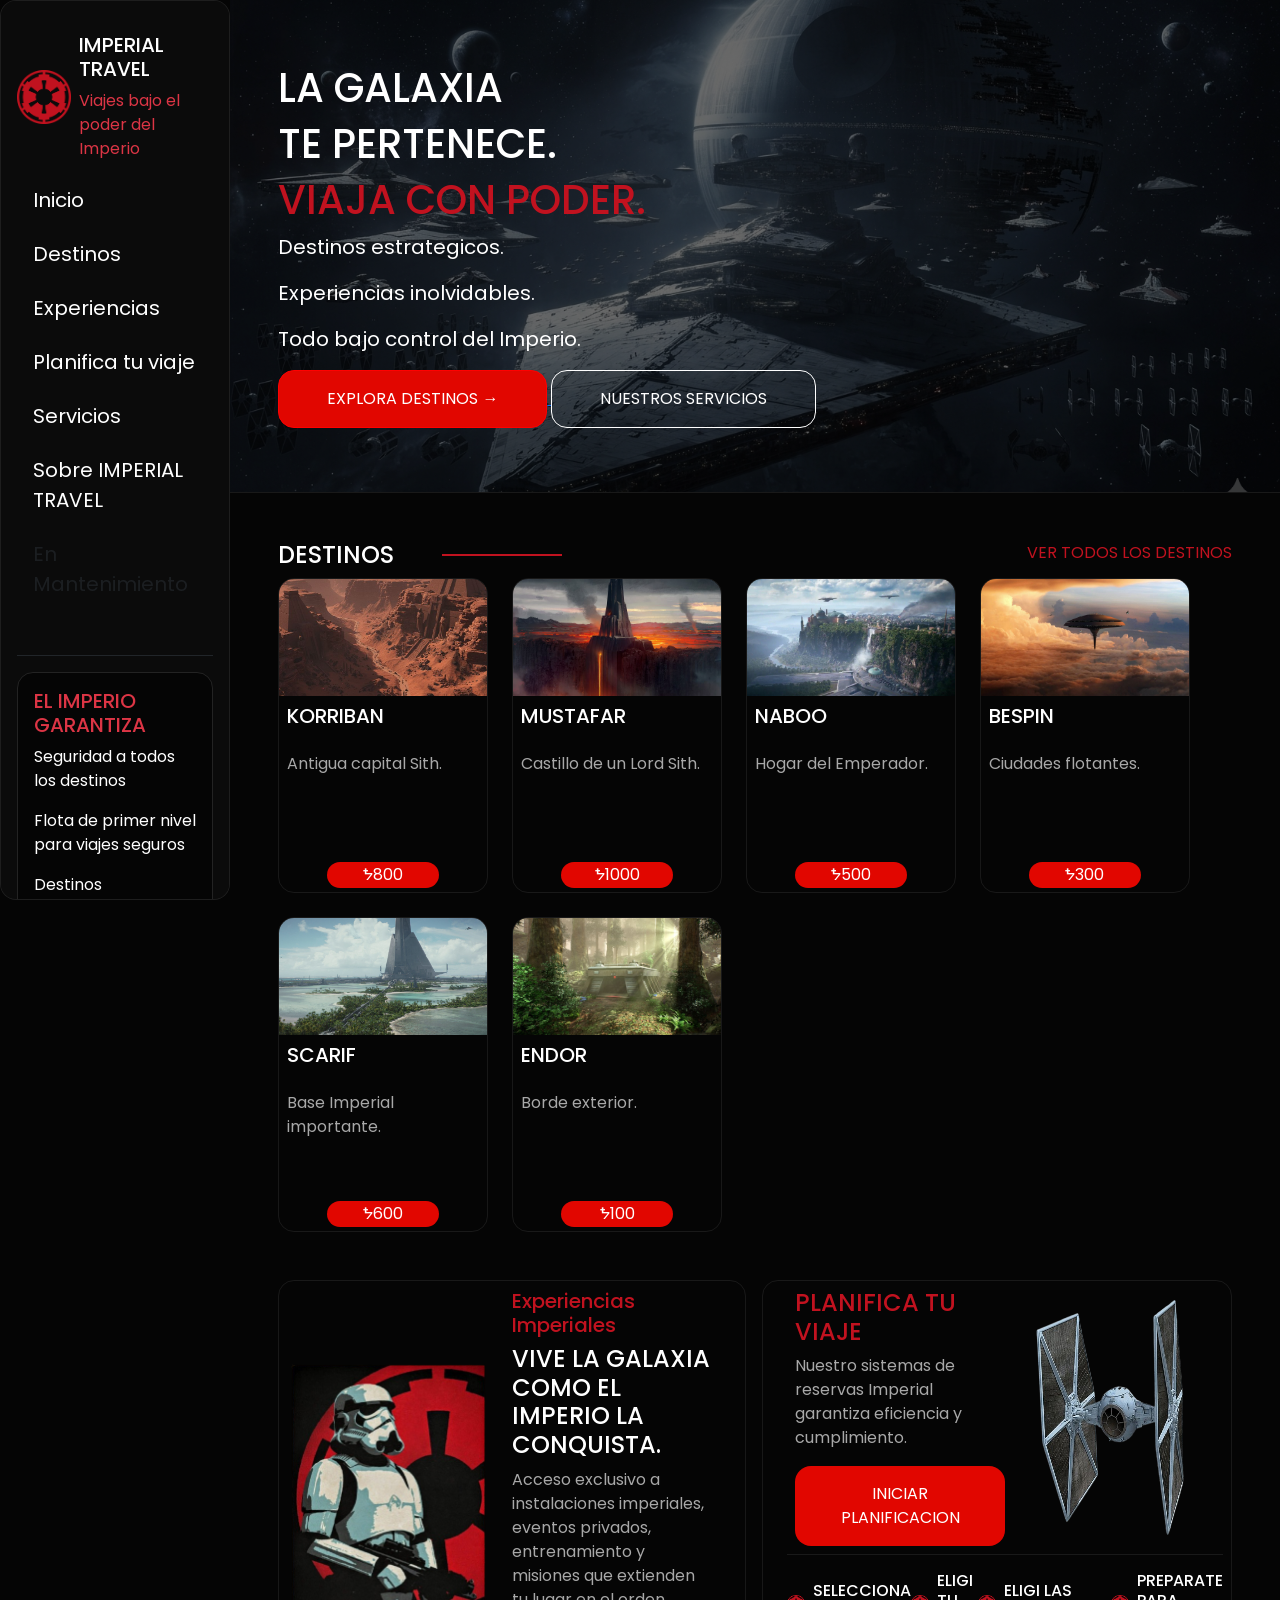
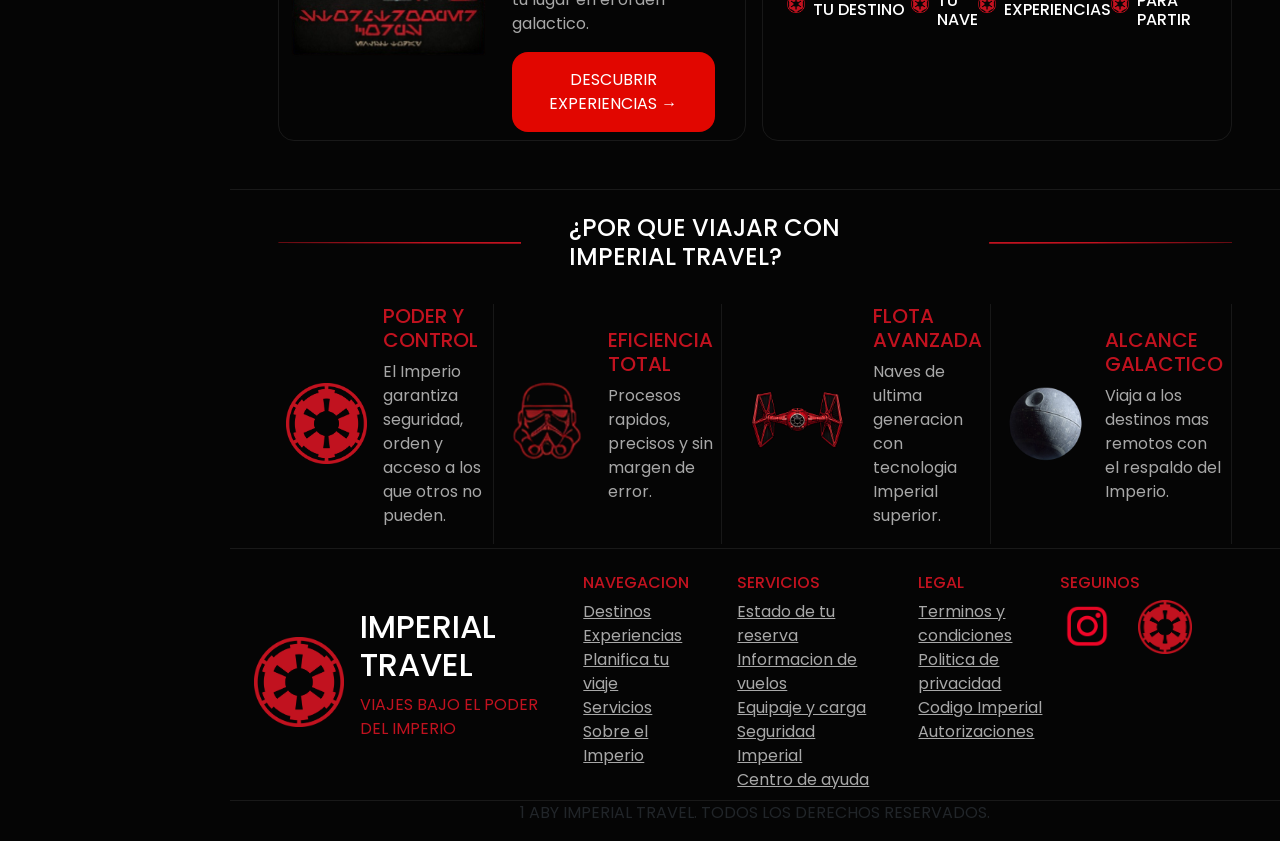
==== commit 5146b37f: "HTML informacion y servicios terminadas" ====
--- a/index.html
+++ b/index.html
@@ -34,8 +34,8 @@
           <a class="nav-link fs-5 text-white" href="./paginas/destinos.html">Destinos</a>
           <a class="nav-link fs-5 text-white" href="./paginas/experiencias.html">Experiencias</a>
           <a class="nav-link fs-5 text-white" href="#">Planifica tu viaje</a>
-          <a class="nav-link fs-5 text-white" href="#">Servicios</a>
-          <a class="nav-link fs-5 text-white" href="#">Sobre IMPERIAL TRAVEL</a>
+          <a class="nav-link fs-5 text-white" href="./paginas/servicios.html">Servicios</a>
+          <a class="nav-link fs-5 text-white" href="./paginas/informacion.html">Sobre IMPERIAL TRAVEL</a>
           <a class="nav-link disabled fs-5 mb-5" href="#" tabindex="-1" aria-disabled="true">En Mantenimiento</a>
         </div>
       </div>
--- a/css/styles.css
+++ b/css/styles.css
@@ -122,6 +122,7 @@
   border: 1px solid rgba(255, 255, 255, 0.08);
   border-radius: 1rem;
   width: 15%;
+  height: 35vh;
   overflow: hidden;
 }
 
@@ -129,6 +130,10 @@
   height: 13vh;
   max-width: 100%;
   object-fit: cover;
+}
+
+.card__botonMainDestinos {
+  margin-top: auto;
 }
 
 .cardDestinos p {
@@ -537,4 +542,68 @@
   border-top: 1px solid rgba(255, 255, 255, 0.08);
 }
 
+.pagina-experiencias .card__mainDestinos {
+  width: 100%;
+  height: 90vh;
+}
+.pagina-experiencias .card__mainDestinos img {
+  height: 50vh;
+}
+.pagina-experiencias .card__mainDestinos button {
+  padding: 1rem;
+}
+.pagina-experiencias .card__destinosTitulo::before {
+  content: "";
+  width: 400px;
+  height: 2px;
+  background-color: #C1121F;
+  display: block;
+}
+.pagina-experiencias .card__destinosTitulo::after {
+  content: "";
+  width: 400px;
+}
+.pagina-experiencias .card__mainDestinos h3::before,
+.pagina-experiencias .card__mainDestinos h3::after {
+  content: "";
+  width: 30%;
+  height: 2px;
+  background-color: #C1121F;
+  display: block;
+}
+
+.pagina-servicios .card__mainDestinos {
+  width: 17rem;
+}
+.pagina-servicios .card__headerContenido {
+  margin-right: 50%;
+}
+.pagina-servicios .card__destinosTitulo::before {
+  content: "";
+  width: 400px;
+  height: 2px;
+  background-color: #C1121F;
+  display: block;
+}
+.pagina-servicios .card__destinosTitulo::after {
+  content: "";
+  width: 400px;
+}
+.pagina-servicios .cardInformacion {
+  margin-left: 0%;
+}
+.pagina-servicios .footer {
+  margin-left: 0%;
+  border-top: 1px solid rgba(255, 255, 255, 0.08);
+}
+
+.pagina-informacion .cardPregunta {
+  margin-left: 0;
+}
+.pagina-informacion .card__headerContenido {
+  margin-right: 50%;
+}
+
+
+
 /*# sourceMappingURL=styles.css.map */
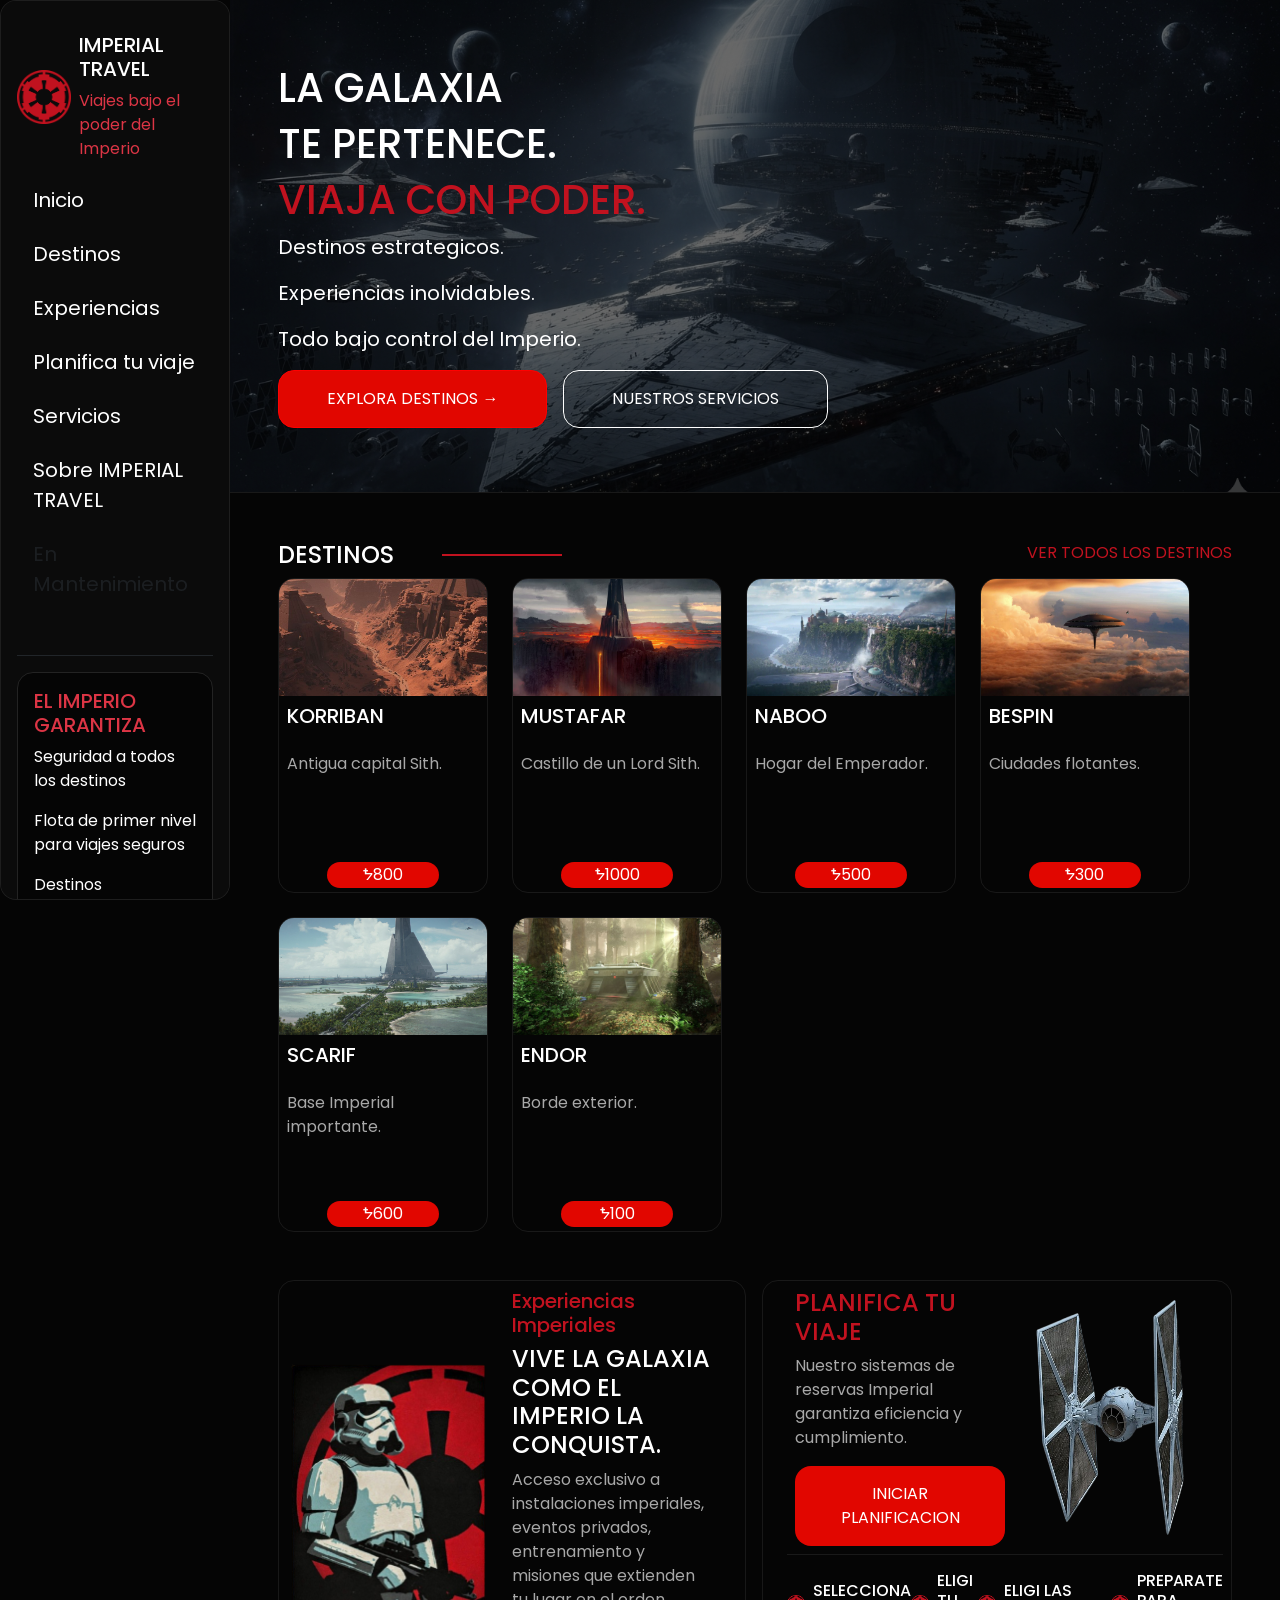
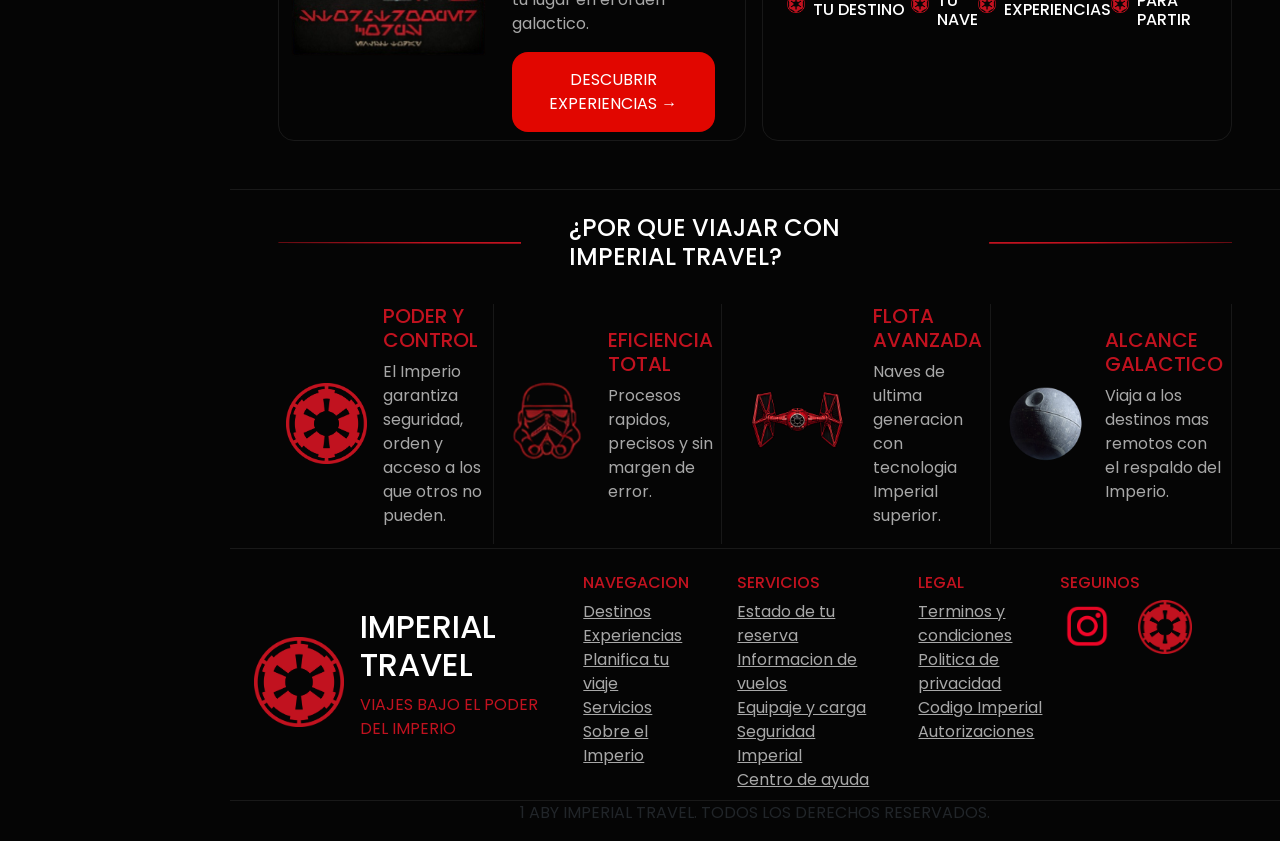
==== commit 8aae5e18: "HTML´s terminados" ====
--- a/index.html
+++ b/index.html
@@ -68,9 +68,9 @@
           <p class="fs-5 text-white">Todo bajo control del Imperio.</p>
 
           <div class="card__headerBotones d-flex flex-wrap gap-4">
-            <nav>
+            <nav class="d-flex flex-wrap gap-3">
             <a href="#destinos"> <button class="card__botonDestinos">EXPLORA DESTINOS →</button> </a>
-            <a href=""> <button class="card__botonServicios">NUESTROS SERVICIOS</button> </a>
+            <a href="./paginas/servicios.html"> <button class="card__botonServicios">NUESTROS SERVICIOS</button> </a>
             </nav>
           </div>
 
@@ -241,11 +241,11 @@
       <div class="card__contenidoInformacion d-flex flex-column">
         <h5 class="fs-6">NAVEGACION</h5>
         <nav class="card__navInformacion d-flex flex-column">
-          <a href="#">Destinos</a>
-          <a href="#">Experiencias</a>
+          <a href="./paginas/destinos.html">Destinos</a>
+          <a href="./paginas/experiencias.html">Experiencias</a>
           <a href="#">Planifica tu viaje</a>
-          <a href="#">Servicios</a>
-          <a href="#">Sobre el Imperio</a>
+          <a href="./paginas/servicios.html">Servicios</a>
+          <a href="./paginas/informacion.html">Sobre el Imperio</a>
         </nav>
       </div>
       <div class="card__contenidoInformacion d-flex flex-column">
--- a/css/styles.css
+++ b/css/styles.css
@@ -544,7 +544,7 @@
 
 .pagina-experiencias .card__mainDestinos {
   width: 100%;
-  height: 90vh;
+  height: auto;
 }
 .pagina-experiencias .card__mainDestinos img {
   height: 50vh;
@@ -574,9 +574,10 @@
 
 .pagina-servicios .card__mainDestinos {
   width: 17rem;
+  height: 40vh;
 }
 .pagina-servicios .card__headerContenido {
-  margin-right: 50%;
+  margin-right: 25%;
 }
 .pagina-servicios .card__destinosTitulo::before {
   content: "";
